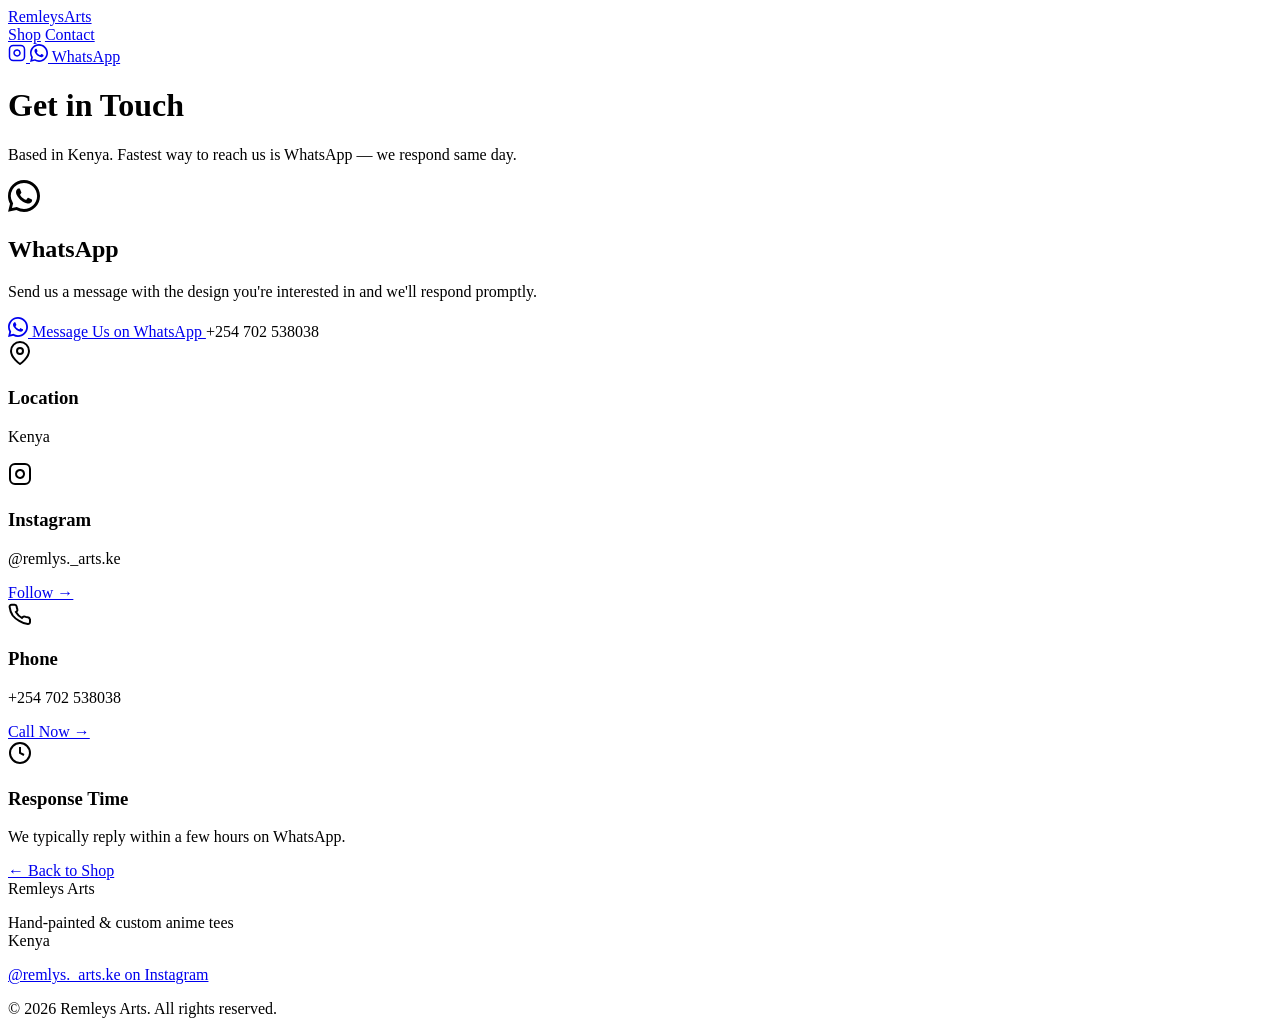
==== contact.html @ 069ae9c7 "Add contact.html for contact page layout This file contains the HTML structure for the contact page," ====
<!DOCTYPE html>
<html lang="en">
<head>
  <meta charset="UTF-8" />
  <meta name="viewport" content="width=device-width, initial-scale=1.0" />
  <title>Contact — Remleys Arts</title>
  <meta name="description" content="Contact Remleys Arts for hand-painted and custom anime t-shirts, Kenya." />
  <link rel="preconnect" href="https://fonts.googleapis.com" />
  <link rel="preconnect" href="https://fonts.gstatic.com" crossorigin />
  <link href="https://fonts.googleapis.com/css2?family=Anton&family=Permanent+Marker&family=Inter:wght@400;500;600;700;800&display=swap" rel="stylesheet" />
  <link rel="stylesheet" href="css/style.css" />
</head>
<body>

  <nav class="navbar" id="navbar">
    <a href="index.html" class="nav-brand">Remleys<span>Arts</span></a>
    <div class="nav-links">
      <a href="index.html">Shop</a>
      <a href="contact.html" class="active">Contact</a>
    </div>
    <a href="https://instagram.com/remlys._arts.ke" target="_blank" class="nav-social" aria-label="Instagram">
      <svg width="18" height="18" viewBox="0 0 24 24" fill="none" stroke="currentColor" stroke-width="2"><rect x="2" y="2" width="20" height="20" rx="5"/><path d="M16 11.37A4 4 0 1 1 12.63 8 4 4 0 0 1 16 11.37z"/><line x1="17.5" y1="6.5" x2="17.5" y2="6.5"/></svg>
    </a>
    <a href="https://wa.me/254702538038" target="_blank" class="btn-whatsapp">
      <svg width="18" height="18" viewBox="0 0 24 24" fill="currentColor"><path d="M17.472 14.382c-.297-.149-1.758-.867-2.03-.967-.273-.099-.471-.148-.67.15-.197.297-.767.966-.94 1.164-.173.199-.347.223-.644.075-.297-.15-1.255-.463-2.39-1.475-.883-.788-1.48-1.761-1.653-2.059-.173-.297-.018-.458.13-.606.134-.133.298-.347.446-.52.149-.174.198-.298.298-.497.099-.198.05-.371-.025-.52-.075-.149-.669-1.612-.916-2.207-.242-.579-.487-.5-.669-.51-.173-.008-.371-.01-.57-.01-.198 0-.52.074-.792.372-.272.297-1.04 1.016-1.04 2.479 0 1.462 1.065 2.875 1.213 3.074.149.198 2.096 3.2 5.077 4.487.709.306 1.262.489 1.694.625.712.227 1.36.195 1.871.118.571-.085 1.758-.719 2.006-1.413.248-.694.248-1.289.173-1.413-.074-.124-.272-.198-.57-.347z"/><path d="M12 0C5.373 0 0 5.373 0 12c0 2.123.554 4.118 1.524 5.847L.057 23.882l6.198-1.443A11.945 11.945 0 0012 24c6.627 0 12-5.373 12-12S18.627 0 12 0zm0 21.818a9.818 9.818 0 01-5.006-1.371l-.36-.214-3.68.857.893-3.564-.234-.373A9.818 9.818 0 0112 2.182c5.426 0 9.818 4.392 9.818 9.818 0 5.427-4.392 9.818-9.818 9.818z"/></svg>
      WhatsApp
    </a>
  </nav>

  <main class="contact-page">
    <div class="contact-header">
      <h1>Get in Touch</h1>
      <p>Based in Kenya. Fastest way to reach us is WhatsApp — we respond same day.</p>
    </div>

    <div class="contact-grid">
      <!-- Primary: WhatsApp -->
      <div class="contact-card primary">
        <div class="contact-card-icon">
          <svg width="32" height="32" viewBox="0 0 24 24" fill="currentColor"><path d="M17.472 14.382c-.297-.149-1.758-.867-2.03-.967-.273-.099-.471-.148-.67.15-.197.297-.767.966-.94 1.164-.173.199-.347.223-.644.075-.297-.15-1.255-.463-2.39-1.475-.883-.788-1.48-1.761-1.653-2.059-.173-.297-.018-.458.13-.606.134-.133.298-.347.446-.52.149-.174.198-.298.298-.497.099-.198.05-.371-.025-.52-.075-.149-.669-1.612-.916-2.207-.242-.579-.487-.5-.669-.51-.173-.008-.371-.01-.57-.01-.198 0-.52.074-.792.372-.272.297-1.04 1.016-1.04 2.479 0 1.462 1.065 2.875 1.213 3.074.149.198 2.096 3.2 5.077 4.487.709.306 1.262.489 1.694.625.712.227 1.36.195 1.871.118.571-.085 1.758-.719 2.006-1.413.248-.694.248-1.289.173-1.413-.074-.124-.272-.198-.57-.347z"/><path d="M12 0C5.373 0 0 5.373 0 12c0 2.123.554 4.118 1.524 5.847L.057 23.882l6.198-1.443A11.945 11.945 0 0012 24c6.627 0 12-5.373 12-12S18.627 0 12 0zm0 21.818a9.818 9.818 0 01-5.006-1.371l-.36-.214-3.68.857.893-3.564-.234-.373A9.818 9.818 0 0112 2.182c5.426 0 9.818 4.392 9.818 9.818 0 5.427-4.392 9.818-9.818 9.818z"/></svg>
        </div>
        <h2>WhatsApp</h2>
        <p>Send us a message with the design you're interested in and we'll respond promptly.</p>
        <a href="https://wa.me/254702538038?text=Hello%2C%20I%27m%20interested%20in%20a%20tee%20from%20Remleys%20Arts." target="_blank" class="btn-whatsapp large">
          <svg width="20" height="20" viewBox="0 0 24 24" fill="currentColor"><path d="M17.472 14.382c-.297-.149-1.758-.867-2.03-.967-.273-.099-.471-.148-.67.15-.197.297-.767.966-.94 1.164-.173.199-.347.223-.644.075-.297-.15-1.255-.463-2.39-1.475-.883-.788-1.48-1.761-1.653-2.059-.173-.297-.018-.458.13-.606.134-.133.298-.347.446-.52.149-.174.198-.298.298-.497.099-.198.05-.371-.025-.52-.075-.149-.669-1.612-.916-2.207-.242-.579-.487-.5-.669-.51-.173-.008-.371-.01-.57-.01-.198 0-.52.074-.792.372-.272.297-1.04 1.016-1.04 2.479 0 1.462 1.065 2.875 1.213 3.074.149.198 2.096 3.2 5.077 4.487.709.306 1.262.489 1.694.625.712.227 1.36.195 1.871.118.571-.085 1.758-.719 2.006-1.413.248-.694.248-1.289.173-1.413-.074-.124-.272-.198-.57-.347z"/><path d="M12 0C5.373 0 0 5.373 0 12c0 2.123.554 4.118 1.524 5.847L.057 23.882l6.198-1.443A11.945 11.945 0 0012 24c6.627 0 12-5.373 12-12S18.627 0 12 0zm0 21.818a9.818 9.818 0 01-5.006-1.371l-.36-.214-3.68.857.893-3.564-.234-.373A9.818 9.818 0 0112 2.182c5.426 0 9.818 4.392 9.818 9.818 0 5.427-4.392 9.818-9.818 9.818z"/></svg>
          Message Us on WhatsApp
        </a>
        <span class="contact-note">+254 702 538038</span>
      </div>

      <!-- Info cards -->
      <div class="contact-info-grid">
        <div class="info-card">
          <svg width="24" height="24" viewBox="0 0 24 24" fill="none" stroke="currentColor" stroke-width="2"><path d="M21 10c0 7-9 13-9 13s-9-6-9-13a9 9 0 0 1 18 0z"/><circle cx="12" cy="10" r="3"/></svg>
          <h3>Location</h3>
          <p>Kenya</p>
        </div>

        <div class="info-card">
          <svg width="24" height="24" viewBox="0 0 24 24" fill="none" stroke="currentColor" stroke-width="2"><rect x="2" y="2" width="20" height="20" rx="5"/><path d="M16 11.37A4 4 0 1 1 12.63 8 4 4 0 0 1 16 11.37z"/><line x1="17.5" y1="6.5" x2="17.5" y2="6.5"/></svg>
          <h3>Instagram</h3>
          <p>@remlys._arts.ke</p>
          <a href="https://instagram.com/remlys._arts.ke" target="_blank" class="info-link">Follow →</a>
        </div>

        <div class="info-card">
          <svg width="24" height="24" viewBox="0 0 24 24" fill="none" stroke="currentColor" stroke-width="2"><path d="M22 16.92v3a2 2 0 0 1-2.18 2 19.79 19.79 0 0 1-8.63-3.07A19.5 19.5 0 0 1 4.69 13.5 19.79 19.79 0 0 1 1.61 4.9 2 2 0 0 1 3.6 2.69h3a2 2 0 0 1 2 1.72c.127.96.361 1.903.7 2.81a2 2 0 0 1-.45 2.11L7.91 10a16 16 0 0 0 6 6l.92-.92a2 2 0 0 1 2.11-.45c.907.339 1.85.573 2.81.7A2 2 0 0 1 21.73 17.5z"/></svg>
          <h3>Phone</h3>
          <p>+254 702 538038</p>
          <a href="tel:+254702538038" class="info-link">Call Now →</a>
        </div>

        <div class="info-card">
          <svg width="24" height="24" viewBox="0 0 24 24" fill="none" stroke="currentColor" stroke-width="2"><circle cx="12" cy="12" r="10"/><polyline points="12 6 12 12 16 14"/></svg>
          <h3>Response Time</h3>
          <p>We typically reply within a few hours on WhatsApp.</p>
        </div>
      </div>
    </div>

    <!-- Back to shop -->
    <div class="back-cta">
      <a href="index.html" class="btn-outline">← Back to Shop</a>
    </div>
  </main>

  <footer class="footer">
    <div class="footer-inner">
      <div>
        <span class="footer-brand">Remleys Arts</span>
        <p>Hand-painted & custom anime tees<br/>Kenya</p>
        <a href="https://instagram.com/remlys._arts.ke" target="_blank" class="footer-social">@remlys._arts.ke on Instagram</a>
      </div>
      <div>
        <p class="footer-copy">© 2026 Remleys Arts. All rights reserved.</p>
      </div>
    </div>
  </footer>

  <script src="js/app.js"></script>
</body>
          </html>
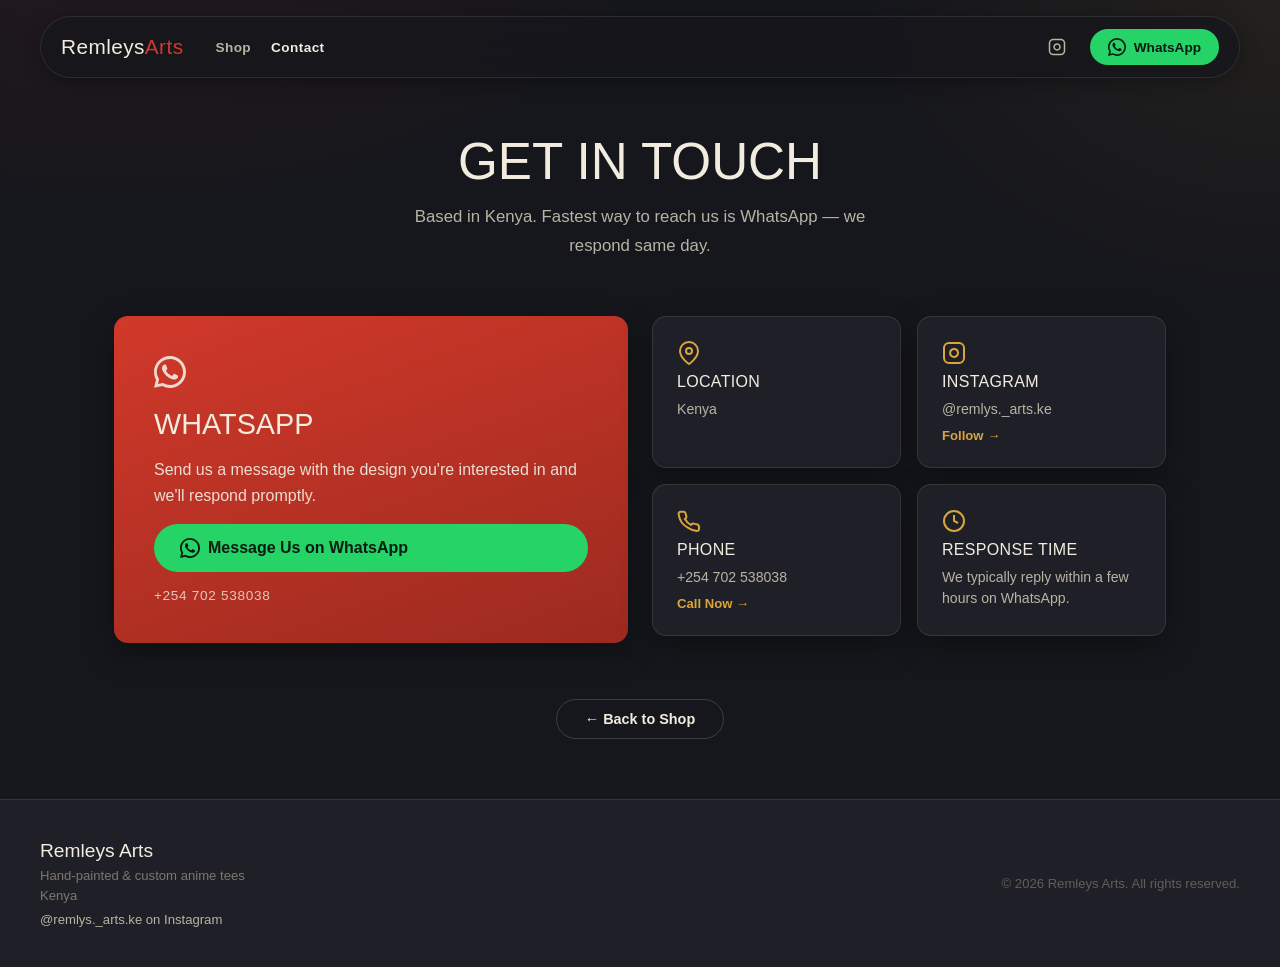
==== commit 1f618a28: "Add reveal class to contact grid div" ====
--- a/contact.html
+++ b/contact.html
@@ -33,7 +33,7 @@
       <p>Based in Kenya. Fastest way to reach us is WhatsApp — we respond same day.</p>
     </div>
 
-    <div class="contact-grid">
+    <div class="contact-grid reveal">
       <!-- Primary: WhatsApp -->
       <div class="contact-card primary">
         <div class="contact-card-icon">
@@ -100,4 +100,5 @@
   <script src="js/app.js"></script>
 </body>
           </html>
-          
+
+        
--- a/css/style.css
+++ b/css/style.css
@@ -0,0 +1,639 @@
+/* =====================
+   Remleys Arts — style.css
+   "Sketchbook to Streetwear" design system
+   ===================== */
+
+*, *::before, *::after { box-sizing: border-box; margin: 0; padding: 0; }
+
+:root {
+  /* Canvas + ink */
+  --ink:        #16171c;   /* base canvas, charcoal-blue night */
+  --ink-raised: #1f2027;   /* card / raised surface */
+  --ink-line:   rgba(242,236,224,0.10); /* hairline "stitching" */
+  --ink-line-strong: rgba(242,236,224,0.18);
+
+  /* Paper + text */
+  --paper:      #f2ece0;   /* raw cotton */
+  --paper-dim:  #b9b3a4;   /* muted pencil-grey text on dark */
+  --paper-faint:#7d786d;
+
+  /* Signature accents, pulled from the actual paint + vinyl in the work */
+  --red:        #d1392a;   /* poster / paint red */
+  --red-dim:    #9c2a1f;
+  --gold:       #d9a53c;   /* Kenyan sun gold */
+  --gold-dim:   #a97e2c;
+
+  --wa-green:   #25D366;
+  --wa-dark:    #128C7E;
+
+  --radius:     14px;
+  --radius-sm:  8px;
+  --radius-pill: 999px;
+
+  --font-display: 'Anton', sans-serif;
+  --font-accent:  'Permanent Marker', cursive;
+  --font-body:    'Inter', sans-serif;
+
+  --shadow-card: 0 10px 30px rgba(0,0,0,0.35);
+  --shadow-hover: 0 18px 46px rgba(0,0,0,0.5);
+  --nav-h: 76px;
+}
+
+html { scroll-behavior: smooth; }
+@media (prefers-reduced-motion: reduce) {
+  html { scroll-behavior: auto; }
+  *, *::before, *::after { animation-duration: 0.001ms !important; animation-iteration-count: 1 !important; transition-duration: 0.001ms !important; }
+}
+
+body {
+  font-family: var(--font-body);
+  background: var(--ink);
+  color: var(--paper);
+  -webkit-font-smoothing: antialiased;
+  background-image:
+    radial-gradient(ellipse 900px 500px at 10% -10%, rgba(209,57,42,0.08), transparent 60%),
+    radial-gradient(ellipse 700px 500px at 100% 0%, rgba(217,165,60,0.07), transparent 60%);
+  background-attachment: fixed;
+}
+
+a { color: inherit; }
+
+/* ---- NAVBAR ---- */
+.navbar {
+  position: fixed;
+  top: 16px;
+  left: 50%;
+  transform: translateX(-50%);
+  width: calc(100% - 48px);
+  max-width: 1200px;
+  z-index: 100;
+  display: flex;
+  align-items: center;
+  gap: 24px;
+  padding: 12px 20px;
+  background: rgba(22,23,28,0.78);
+  backdrop-filter: blur(16px);
+  -webkit-backdrop-filter: blur(16px);
+  border-radius: var(--radius-pill);
+  border: 1px solid var(--ink-line);
+  box-shadow: 0 4px 20px rgba(0,0,0,0.3);
+  transition: box-shadow 0.3s, border-color 0.3s;
+}
+.navbar.scrolled { border-color: var(--ink-line-strong); box-shadow: 0 8px 32px rgba(0,0,0,0.45); }
+
+.nav-brand {
+  font-family: var(--font-display);
+  font-weight: 400;
+  font-size: 1.3rem;
+  letter-spacing: 0.02em;
+  color: var(--paper);
+  text-decoration: none;
+}
+.nav-brand span { color: var(--red); }
+
+.nav-links {
+  display: flex;
+  gap: 20px;
+  margin-left: 8px;
+}
+.nav-links a {
+  font-family: var(--font-body);
+  font-size: 0.85rem;
+  font-weight: 600;
+  color: var(--paper-dim);
+  text-decoration: none;
+  letter-spacing: 0.03em;
+  transition: color 0.2s;
+}
+.nav-links a:hover, .nav-links a.active { color: var(--paper); }
+
+.nav-social {
+  display: flex;
+  align-items: center;
+  gap: 6px;
+  margin-left: auto;
+  color: var(--paper-dim);
+  text-decoration: none;
+  transition: color 0.2s;
+}
+.nav-social:hover { color: var(--gold); }
+
+.btn-whatsapp {
+  display: flex;
+  align-items: center;
+  gap: 8px;
+  background: var(--wa-green);
+  color: #0b1a12;
+  font-family: var(--font-body);
+  font-size: 0.85rem;
+  font-weight: 700;
+  padding: 9px 18px;
+  border-radius: var(--radius-pill);
+  text-decoration: none;
+  transition: background 0.2s, transform 0.15s;
+  white-space: nowrap;
+}
+.btn-whatsapp:hover { background: var(--wa-dark); color: #fff; transform: scale(1.03); }
+.btn-whatsapp.large { padding: 14px 26px; font-size: 1rem; }
+
+/* ---- HERO ---- */
+.hero {
+  padding: calc(var(--nav-h) + 56px) 24px 40px;
+  max-width: 1200px;
+  margin: 0 auto;
+  display: grid;
+  grid-template-columns: 1.1fr 0.9fr;
+  gap: 48px;
+  align-items: center;
+}
+
+.hero-eyebrow {
+  display: inline-flex;
+  align-items: center;
+  gap: 8px;
+  font-family: var(--font-accent);
+  font-size: 1rem;
+  color: var(--gold);
+  margin-bottom: 18px;
+  transform: rotate(-2deg);
+}
+.hero-eyebrow::before { content: "\2726"; }
+
+.hero-text h1 {
+  font-family: var(--font-display);
+  font-weight: 400;
+  font-size: clamp(2.6rem, 6vw, 4.6rem);
+  line-height: 0.98;
+  letter-spacing: 0.005em;
+  text-transform: uppercase;
+  color: var(--paper);
+  margin-bottom: 22px;
+}
+.hero-text h1 .accent { color: var(--red); position: relative; display: inline-block; }
+.hero-text h1 .accent svg {
+  position: absolute;
+  left: 0; bottom: -0.14em;
+  width: 100%; height: 0.3em;
+}
+.hero-text h1 .accent path {
+  stroke: var(--red);
+  stroke-width: 6;
+  fill: none;
+  stroke-dasharray: 340;
+  stroke-dashoffset: 340;
+  animation: draw 0.9s 0.4s cubic-bezier(0.65,0,0.35,1) forwards;
+}
+@media (prefers-reduced-motion: reduce) {
+  .hero-text h1 .accent path { animation: none; stroke-dashoffset: 0; }
+}
+@keyframes draw { to { stroke-dashoffset: 0; } }
+
+.hero-text p {
+  font-size: 1.05rem;
+  color: var(--paper-dim);
+  max-width: 480px;
+  line-height: 1.7;
+  margin-bottom: 28px;
+}
+
+.hero-ctas { display: flex; gap: 12px; flex-wrap: wrap; margin-bottom: 40px; }
+
+.hero-stats {
+  display: flex;
+  gap: 32px;
+  flex-wrap: wrap;
+  border-top: 1px dashed var(--ink-line-strong);
+  padding-top: 22px;
+}
+.stat { display: flex; flex-direction: column; gap: 2px; }
+.stat-num {
+  font-family: var(--font-display);
+  font-weight: 400;
+  font-size: 1.8rem;
+  color: var(--paper);
+}
+.stat-label {
+  font-size: 0.72rem;
+  font-weight: 600;
+  letter-spacing: 0.08em;
+  text-transform: uppercase;
+  color: var(--paper-faint);
+}
+
+/* ---- HERO VISUAL: a "pinned polaroid" of the actual work ---- */
+.hero-visual {
+  position: relative;
+  display: flex;
+  align-items: center;
+  justify-content: center;
+}
+.hero-photo {
+  position: relative;
+  width: 78%;
+  max-width: 320px;
+  background: #0e0f13;
+  padding: 14px 14px 44px;
+  border-radius: 4px;
+  box-shadow: var(--shadow-card);
+  transform: rotate(3deg);
+}
+.hero-photo img {
+  width: 100%;
+  display: block;
+  border-radius: 2px;
+}
+.hero-photo-cap {
+  position: absolute;
+  bottom: 14px; left: 14px; right: 14px;
+  font-family: var(--font-accent);
+  font-size: 0.95rem;
+  color: var(--ink);
+  text-align: center;
+}
+.hero-tag {
+  position: absolute;
+  top: -14px; right: -18px;
+  background: var(--red);
+  color: var(--paper);
+  font-family: var(--font-display);
+  font-weight: 400;
+  font-size: 0.95rem;
+  letter-spacing: 0.03em;
+  padding: 10px 16px;
+  border-radius: var(--radius-sm);
+  transform: rotate(-8deg);
+  box-shadow: 0 8px 20px rgba(209,57,42,0.4);
+}
+.hero-tag::after {
+  content: "";
+  position: absolute;
+  top: 8px; left: -6px;
+  width: 12px; height: 12px;
+  background: var(--ink);
+  border-radius: 50%;
+  border: 2px solid var(--paper);
+}
+
+/* ---- PROCESS FILMSTRIP ---- */
+.process {
+  max-width: 1200px;
+  margin: 24px auto 88px;
+  padding: 0 24px;
+}
+.process-head {
+  display: flex;
+  align-items: baseline;
+  justify-content: space-between;
+  gap: 16px;
+  margin-bottom: 28px;
+  flex-wrap: wrap;
+}
+.process-head h2 {
+  font-family: var(--font-display);
+  font-weight: 400;
+  font-size: clamp(1.5rem, 3vw, 2.1rem);
+  text-transform: uppercase;
+  color: var(--paper);
+}
+.process-head p { color: var(--paper-faint); font-size: 0.9rem; max-width: 360px; }
+
+.process-strip {
+  display: grid;
+  grid-template-columns: repeat(4, 1fr);
+  gap: 18px;
+}
+
+.process-step {
+  opacity: 0;
+  transform: translateY(18px);
+  transition: opacity 0.6s cubic-bezier(0.16,1,0.3,1), transform 0.6s cubic-bezier(0.16,1,0.3,1);
+}
+.process-step.in-view { opacity: 1; transform: translateY(0); }
+.process-step:nth-child(2) { transition-delay: 0.08s; }
+.process-step:nth-child(3) { transition-delay: 0.16s; }
+.process-step:nth-child(4) { transition-delay: 0.24s; }
+
+.process-frame {
+  position: relative;
+  aspect-ratio: 3/4;
+  border-radius: var(--radius-sm);
+  overflow: hidden;
+  background: var(--ink-raised);
+  border: 1px solid var(--ink-line);
+}
+.process-frame img { width: 100%; height: 100%; object-fit: cover; display: block; }
+.process-num {
+  position: absolute;
+  top: 10px; left: 10px;
+  font-family: var(--font-display);
+  font-size: 0.8rem;
+  color: var(--ink);
+  background: var(--gold);
+  width: 26px; height: 26px;
+  border-radius: 50%;
+  display: flex; align-items: center; justify-content: center;
+}
+.process-step h3 {
+  font-family: var(--font-accent);
+  font-size: 1rem;
+  color: var(--gold);
+  margin: 12px 0 4px;
+}
+.process-step p { font-size: 0.82rem; color: var(--paper-faint); line-height: 1.5; }
+
+/* ---- FILTER BAR ---- */
+.filter-bar {
+  position: sticky;
+  top: calc(var(--nav-h) + 20px);
+  z-index: 50;
+  padding: 0 24px;
+  margin-bottom: 36px;
+}
+.filter-inner {
+  max-width: 1200px;
+  margin: 0 auto;
+  background: rgba(22,23,28,0.85);
+  backdrop-filter: blur(16px);
+  -webkit-backdrop-filter: blur(16px);
+  border: 1px solid var(--ink-line);
+  border-radius: var(--radius-pill);
+  padding: 10px 16px 10px 20px;
+  display: flex;
+  align-items: center;
+  gap: 16px;
+  flex-wrap: wrap;
+  box-shadow: 0 4px 16px rgba(0,0,0,0.25);
+}
+.filter-tabs { display: flex; gap: 4px; flex-wrap: wrap; }
+.tab {
+  font-family: var(--font-body);
+  font-size: 0.82rem;
+  font-weight: 600;
+  color: var(--paper-dim);
+  background: transparent;
+  border: none;
+  padding: 7px 14px;
+  border-radius: var(--radius-pill);
+  cursor: pointer;
+  transition: all 0.2s;
+  letter-spacing: 0.02em;
+}
+.tab:hover { background: var(--ink-raised); color: var(--paper); }
+.tab.active { background: var(--red); color: var(--paper); }
+
+.filter-controls { display: flex; gap: 8px; margin-left: auto; flex-wrap: wrap; }
+.filter-select {
+  font-family: var(--font-body);
+  font-size: 0.82rem;
+  font-weight: 500;
+  color: var(--paper-dim);
+  background: var(--ink-raised);
+  border: 1px solid var(--ink-line);
+  border-radius: var(--radius-pill);
+  padding: 7px 32px 7px 14px;
+  cursor: pointer;
+  outline: none;
+  appearance: none;
+  -webkit-appearance: none;
+  background-image: url("data:image/svg+xml,%3Csvg xmlns='http://www.w3.org/2000/svg' width='12' height='12' viewBox='0 0 24 24' fill='none' stroke='%23b9b3a4' stroke-width='2'%3E%3Cpolyline points='6 9 12 15 18 9'/%3E%3C/svg%3E");
+  background-repeat: no-repeat;
+  background-position: right 12px center;
+  transition: border-color 0.2s;
+}
+.filter-select:focus { border-color: var(--gold); }
+
+/* ---- SHOWROOM GRID ---- */
+.showroom { max-width: 1200px; margin: 0 auto; padding: 0 24px 80px; }
+.grid { display: grid; grid-template-columns: repeat(auto-fill, minmax(270px, 1fr)); gap: 24px; }
+
+/* ---- PRODUCT CARD ---- */
+.card {
+  background: var(--ink-raised);
+  border-radius: var(--radius);
+  overflow: hidden;
+  box-shadow: var(--shadow-card);
+  border: 1px solid var(--ink-line);
+  display: flex;
+  flex-direction: column;
+  transition: transform 0.35s cubic-bezier(0.16,1,0.3,1), box-shadow 0.35s, border-color 0.35s;
+  opacity: 0;
+  transform: translateY(16px);
+  animation: fadeUp 0.5s cubic-bezier(0.16,1,0.3,1) forwards;
+}
+.card:hover {
+  transform: translateY(-6px) rotate(-0.4deg);
+  box-shadow: var(--shadow-hover);
+  border-color: var(--ink-line-strong);
+}
+@keyframes fadeUp { to { opacity: 1; transform: translateY(0); } }
+
+.card-img { position: relative; aspect-ratio: 3/4; overflow: hidden; background: var(--ink); }
+.card-img img { width: 100%; height: 100%; object-fit: cover; display: block; transition: transform 0.6s cubic-bezier(0.16,1,0.3,1); }
+.card:hover .card-img img { transform: scale(1.06); }
+
+.card-img-placeholder {
+  width: 100%; height: 100%;
+  display: flex; flex-direction: column; align-items: center; justify-content: center; gap: 8px;
+  color: var(--paper-faint);
+}
+.card-img-placeholder svg { width: 48px; height: 48px; opacity: 0.4; }
+.card-img-placeholder span { font-size: 0.75rem; opacity: 0.6; }
+
+.card-badge {
+  position: absolute;
+  top: 12px; left: 12px;
+  font-size: 0.68rem;
+  font-weight: 700;
+  letter-spacing: 0.07em;
+  text-transform: uppercase;
+  padding: 4px 12px;
+  border-radius: var(--radius-pill);
+  backdrop-filter: blur(8px);
+}
+.badge-custom     { background: rgba(217,165,60,0.92); color: #241a06; }
+.badge-printed    { background: rgba(22,23,28,0.82); color: var(--paper); border: 1px solid var(--ink-line-strong); }
+.badge-commission { background: rgba(209,57,42,0.92); color: var(--paper); }
+
+/* little hang-tag notch, purely decorative, echoes real garment tags */
+.card-tag {
+  position: absolute;
+  top: 12px; right: 12px;
+  width: 20px; height: 20px;
+  border-radius: 50%;
+  background: rgba(22,23,28,0.6);
+  border: 1px solid var(--ink-line-strong);
+}
+
+.card-body { padding: 18px 18px 16px; display: flex; flex-direction: column; flex: 1; }
+.card-name {
+  font-family: var(--font-display);
+  font-weight: 400;
+  font-size: 1.15rem;
+  letter-spacing: 0.01em;
+  color: var(--paper);
+  margin-bottom: 2px;
+}
+.card-breed { font-size: 0.82rem; color: var(--gold); margin-bottom: 14px; font-weight: 600; }
+
+.card-meta { display: flex; flex-wrap: wrap; gap: 8px; margin-bottom: 16px; }
+.meta-chip {
+  display: flex; align-items: center; gap: 5px;
+  font-size: 0.76rem; font-weight: 500;
+  color: var(--paper-dim);
+  background: rgba(0,0,0,0.25);
+  border: 1px solid var(--ink-line);
+  padding: 4px 10px;
+  border-radius: var(--radius-pill);
+}
+.meta-chip svg { opacity: 0.7; flex-shrink: 0; }
+
+.card-footer {
+  margin-top: auto;
+  padding-top: 14px;
+  border-top: 1px dashed var(--ink-line-strong);
+  display: flex; align-items: center; justify-content: space-between; gap: 12px;
+}
+.card-price { font-family: var(--font-display); font-weight: 400; font-size: 1.25rem; color: var(--paper); letter-spacing: 0.01em; }
+.card-price.negotiable { font-size: 0.85rem; color: var(--paper-faint); font-weight: 500; font-family: var(--font-body); }
+
+.card-cta {
+  display: flex; align-items: center; gap: 6px;
+  background: var(--wa-green);
+  color: #0b1a12;
+  font-size: 0.78rem; font-weight: 700;
+  padding: 8px 14px;
+  border-radius: var(--radius-pill);
+  text-decoration: none;
+  transition: background 0.2s, transform 0.15s;
+  white-space: nowrap;
+}
+.card-cta:hover { background: var(--wa-dark); color: #fff; transform: scale(1.03); }
+
+/* ---- EMPTY STATE ---- */
+.empty-state { text-align: center; color: var(--paper-faint); font-size: 1rem; padding: 60px 0; }
+
+/* ---- ABOUT / STORY BAND ---- */
+.story {
+  max-width: 1200px;
+  margin: 0 auto 88px;
+  padding: 0 24px;
+  display: grid;
+  grid-template-columns: 1fr 1fr;
+  gap: 48px;
+  align-items: center;
+}
+.story-quote {
+  font-family: var(--font-display);
+  font-weight: 400;
+  font-size: clamp(1.6rem, 3vw, 2.4rem);
+  line-height: 1.2;
+  text-transform: uppercase;
+  color: var(--paper);
+}
+.story-quote .accent { color: var(--gold); }
+.story-body p { color: var(--paper-dim); line-height: 1.75; font-size: 0.98rem; margin-bottom: 16px; }
+.story-body p:last-child { margin-bottom: 0; }
+
+/* ---- CONTACT PAGE ---- */
+.contact-page { max-width: 1100px; margin: 0 auto; padding: calc(var(--nav-h) + 56px) 24px 60px; }
+.contact-header { text-align: center; margin-bottom: 56px; }
+.contact-header h1 {
+  font-family: var(--font-display); font-weight: 400;
+  font-size: clamp(2.2rem, 5vw, 3.2rem);
+  text-transform: uppercase;
+  color: var(--paper);
+  margin-bottom: 12px;
+}
+.contact-header p { font-size: 1.05rem; color: var(--paper-dim); max-width: 480px; margin: 0 auto; line-height: 1.7; }
+
+.contact-grid { display: grid; grid-template-columns: 1fr 1fr; gap: 24px; align-items: start; }
+
+.contact-card {
+  background: var(--ink-raised);
+  border-radius: var(--radius);
+  padding: 40px;
+  box-shadow: var(--shadow-card);
+  border: 1px solid var(--ink-line);
+}
+.contact-card.primary {
+  background: linear-gradient(160deg, var(--red) 0%, var(--red-dim) 100%);
+  color: var(--paper);
+  display: flex; flex-direction: column; gap: 16px;
+  border: none;
+}
+.contact-card.primary h2 { font-family: var(--font-display); font-weight: 400; font-size: 1.8rem; text-transform: uppercase; }
+.contact-card.primary p { opacity: 0.92; line-height: 1.6; }
+.contact-card-icon { opacity: 0.9; }
+.contact-note { font-size: 0.85rem; opacity: 0.8; letter-spacing: 0.05em; }
+
+.contact-info-grid { display: grid; grid-template-columns: 1fr 1fr; gap: 16px; }
+.info-card {
+  background: var(--ink-raised);
+  border-radius: var(--radius);
+  padding: 24px;
+  box-shadow: var(--shadow-card);
+  border: 1px solid var(--ink-line);
+  display: flex; flex-direction: column; gap: 8px;
+}
+.info-card svg { color: var(--gold); }
+.info-card h3 { font-family: var(--font-display); font-weight: 400; font-size: 1rem; letter-spacing: 0.02em; color: var(--paper); text-transform: uppercase; }
+.info-card p { font-size: 0.88rem; color: var(--paper-dim); line-height: 1.5; }
+.info-link { font-size: 0.82rem; font-weight: 600; color: var(--gold); text-decoration: none; }
+.info-link:hover { text-decoration: underline; }
+
+.back-cta { text-align: center; margin-top: 56px; }
+.btn-outline {
+  display: inline-block;
+  font-family: var(--font-body); font-size: 0.9rem; font-weight: 600;
+  color: var(--paper);
+  border: 1.5px solid var(--ink-line-strong);
+  padding: 11px 28px;
+  border-radius: var(--radius-pill);
+  text-decoration: none;
+  transition: all 0.2s;
+}
+.btn-outline:hover { background: var(--paper); color: var(--ink); border-color: var(--paper); }
+
+/* ---- FOOTER ---- */
+.footer { background: var(--ink-raised); border-top: 1px solid var(--ink-line); padding: 40px 24px; }
+.footer-inner { max-width: 1200px; margin: 0 auto; display: flex; align-items: center; justify-content: space-between; gap: 24px; flex-wrap: wrap; }
+.footer-brand { font-family: var(--font-display); font-weight: 400; font-size: 1.2rem; color: var(--paper); display: block; margin-bottom: 4px; }
+.footer p { font-size: 0.82rem; color: var(--paper-faint); line-height: 1.5; }
+.footer-cta { display: flex; flex-direction: column; gap: 8px; align-items: center; }
+.footer-cta p { font-size: 0.82rem; color: var(--paper-dim); }
+.footer-copy { font-size: 0.78rem; color: var(--paper-faint); opacity: 0.7; }
+.footer-social { display: flex; align-items: center; gap: 6px; color: var(--paper-dim); text-decoration: none; margin-top: 6px; font-size: 0.82rem; transition: color 0.2s; }
+.footer-social:hover { color: var(--gold); }
+
+/* ---- FOCUS VISIBILITY ---- */
+a:focus-visible, button:focus-visible, select:focus-visible {
+  outline: 2px solid var(--gold);
+  outline-offset: 2px;
+}
+
+/* ---- RESPONSIVE ---- */
+@media (max-width: 900px) {
+  .hero { grid-template-columns: 1fr; }
+  .hero-visual { order: -1; }
+  .hero-photo { transform: rotate(0deg); max-width: 260px; }
+  .process-strip { grid-template-columns: repeat(2, 1fr); }
+  .story { grid-template-columns: 1fr; }
+}
+@media (max-width: 768px) {
+  .nav-links { display: none; }
+  .navbar { padding: 10px 16px; width: calc(100% - 32px); }
+  .hero { padding-top: calc(var(--nav-h) + 32px); }
+  .contact-grid { grid-template-columns: 1fr; }
+  .contact-info-grid { grid-template-columns: 1fr 1fr; }
+  .filter-inner { border-radius: 16px; }
+  .filter-controls { margin-left: 0; }
+  .footer-inner { flex-direction: column; align-items: flex-start; }
+  .footer-cta { align-items: flex-start; }
+}
+@media (max-width: 480px) {
+  .contact-info-grid { grid-template-columns: 1fr; }
+  .hero-stats { gap: 20px; }
+  .filter-tabs { gap: 2px; }
+  .tab { padding: 6px 10px; font-size: 0.78rem; }
+  .process-strip { grid-template-columns: 1fr 1fr; gap: 12px; }
+}
